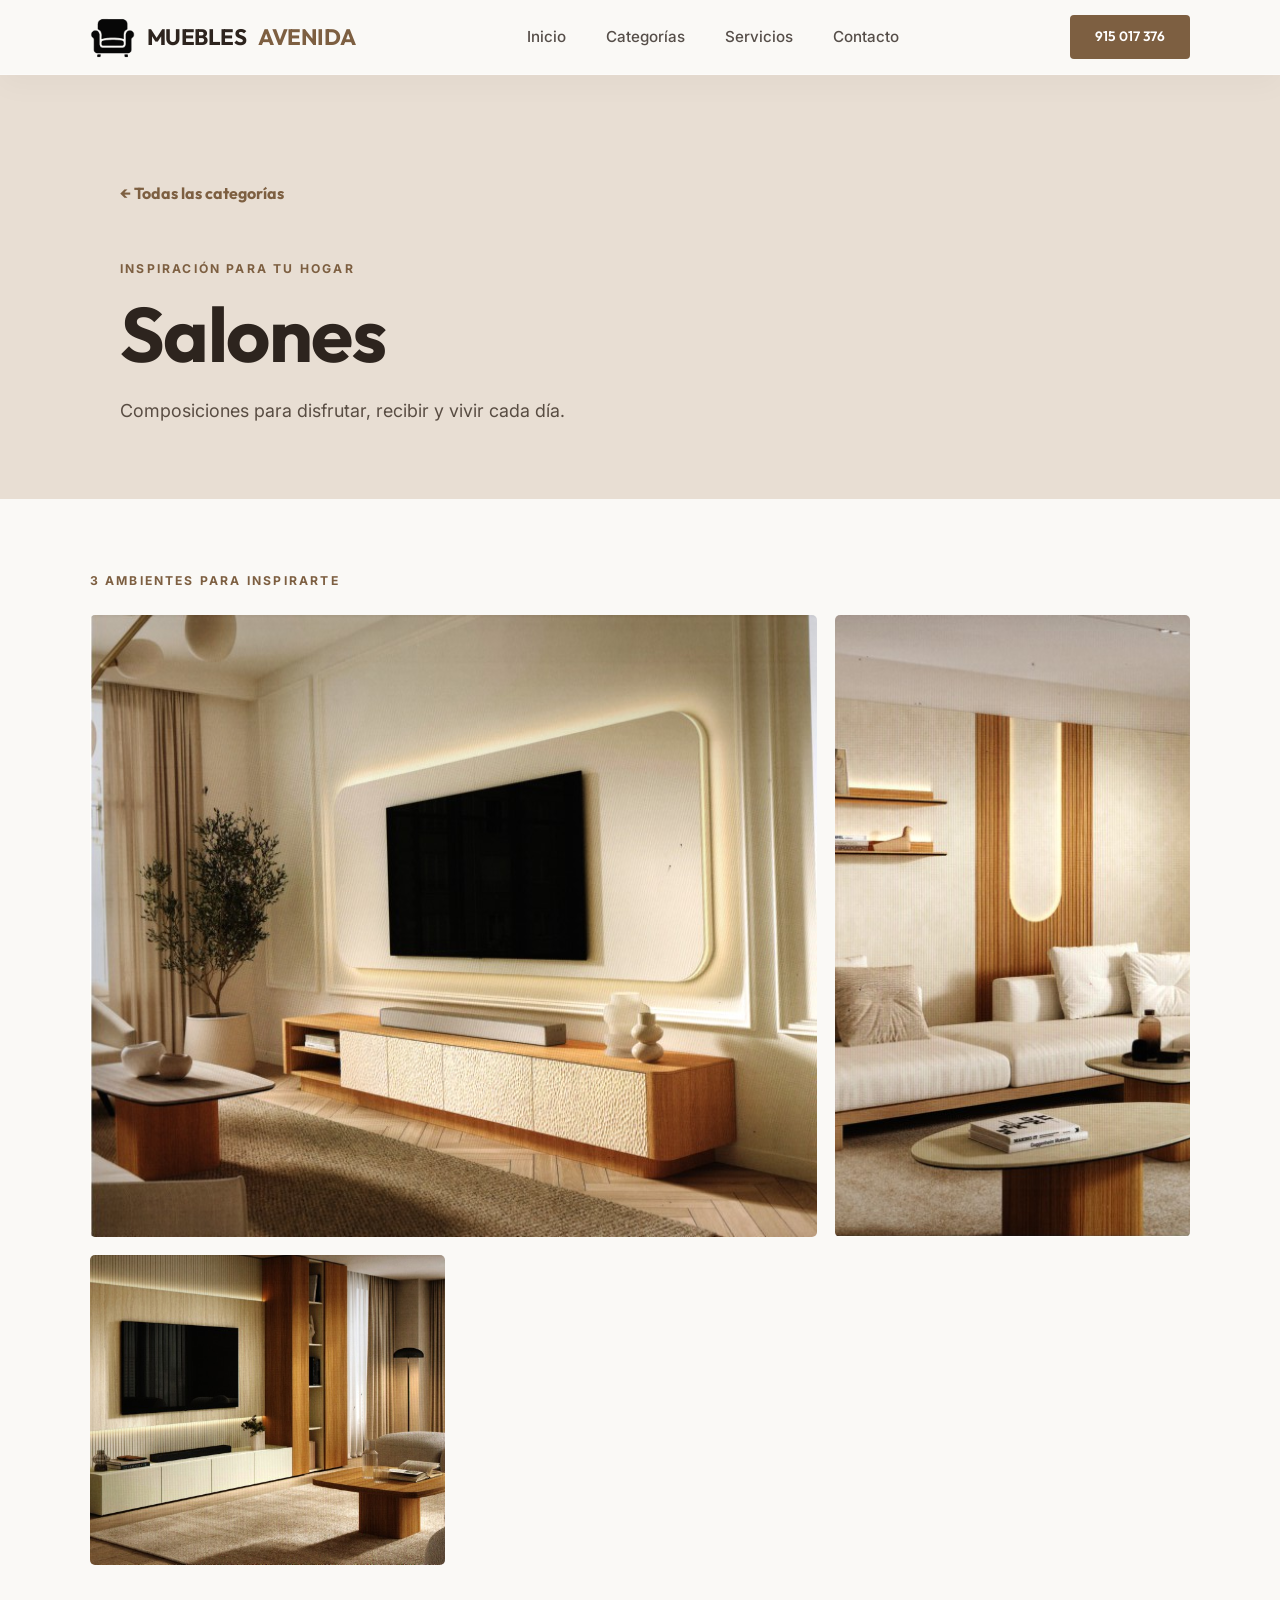
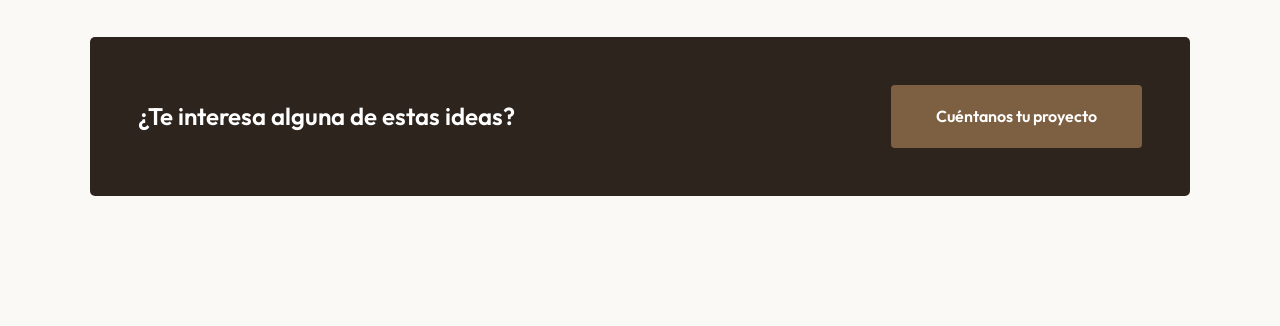
==== categoria.html @ d77b6ec4 "nuevas categorias" ====
<!DOCTYPE html>
<html lang="es">
<head>
    <meta charset="UTF-8">
    <meta name="viewport" content="width=device-width, initial-scale=1.0">
    <meta name="description" content="Galería de inspiración de Muebles Avenida en Madrid.">
    <title>Galería | Muebles Avenida</title>
    <link rel="preconnect" href="https://fonts.googleapis.com">
    <link rel="preconnect" href="https://fonts.gstatic.com" crossorigin>
    <link rel="stylesheet" href="https://fonts.googleapis.com/css2?family=Outfit:wght@300;400;500;600;700&family=Inter:wght@300;400;500;600&display=swap">
    <link rel="stylesheet" href="style.css?v=1.2">
    <link rel="icon" type="image/webp" href="assets/branding/favicon.webp">
</head>
<body class="category-page">
    <header id="header" class="scrolled">
        <a href="index.html#Inicio" class="logo" aria-label="Muebles Avenida - Volver al inicio">
            <img src="assets/branding/logo.webp" alt="Logo Muebles Avenida" width="45" height="45">
            MUEBLES<span>AVENIDA</span>
        </a>
        <nav id="nav-menu" aria-label="Navegación principal">
            <ul>
                <li><a href="index.html#Inicio">Inicio</a></li>
                <li><a href="index.html#Colecciones">Categorías</a></li>
                <li><a href="index.html#Servicios">Servicios</a></li>
                <li><a href="index.html#Contacto">Contacto</a></li>
            </ul>
        </nav>
        <div class="nav-cta"><a href="tel:915017376" class="btn btn-sm btn-primary">915 017 376</a></div>
        <button class="hamburger" id="hamburger" aria-label="Abrir menú de navegación" aria-expanded="false" aria-controls="nav-menu"><span></span><span></span><span></span></button>
    </header>

    <main>
        <section class="category-hero">
            <div class="container">
                <a class="category-back" href="index.html#Colecciones">← Todas las categorías</a>
                <span class="category-eyebrow">Inspiración para tu hogar</span>
                <h1 id="category-title">Galería</h1>
                <p id="category-description"></p>
            </div>
        </section>
        <section class="category-gallery-section">
            <div class="container">
                <p id="gallery-count" class="gallery-count"></p>
                <div id="category-gallery" class="category-gallery" aria-live="polite"></div>
                <div class="category-contact">
                    <p>¿Te interesa alguna de estas ideas?</p>
                    <a href="index.html#Contacto" class="btn btn-primary">Cuéntanos tu proyecto</a>
                </div>
            </div>
        </section>
    </main>
    <script src="category.js?v=1.0" defer></script>
</body>
</html>
---- style.css ----
:root {
    --primary: #2D241E; 
    --secondary: #7D5F41; 
    --accent: #E8DED3; 
    --white: #FFFFFF;
    --bg-light: #FAF9F6; 
    --bg-dark: #1F1B19; 
    --text-dark: #1A1512;
    --text-muted: #594D43; 
    --glass: rgba(255, 255, 255, 0.7);
    --glass-border: rgba(255, 255, 255, 0.3);
    --shadow-soft: 0 15px 45px rgba(0, 0, 0, 0.05);
    --shadow-strong: 0 30px 60px rgba(0, 0, 0, 0.12);
    --nav-height: 90px;
    --section-padding: 120px 7%;
    --transition: all 0.5s cubic-bezier(0.23, 1, 0.32, 1);
}
* {
    margin: 0;
    padding: 0;
    box-sizing: border-box;
    outline: none;
}
html {
    scroll-behavior: smooth;
}
html, body {
    overflow-x: hidden;
    position: relative;
    width: 100%;
}
body {
    font-family: 'Inter', sans-serif;
    color: var(--text-dark);
    background-color: var(--bg-light);
    line-height: 1.7;
}
img,
video,
canvas,
svg {
    max-width: 100%;
    height: auto;
    display: block;
}
iframe {
    width: 100%;
    display: block;
}
h1, h2, h3, h4 {
    font-family: 'Outfit', sans-serif;
    font-weight: 700;
    line-height: 1.1;
    letter-spacing: -0.02em;
}
section {
    padding: var(--section-padding);
    position: relative;
    overflow: hidden;
}
.container {
    max-width: 1400px;
    margin: 0 auto;
}
.section-header {
    margin-bottom: 80px;
    text-align: center;
}
.section-header span {
    display: inline-block;
    color: var(--secondary);
    text-transform: uppercase;
    font-weight: 600;
    letter-spacing: 0.2em;
    font-size: 0.8rem;
    margin-bottom: 15px;
}
.section-header h2 {
    font-size: 3rem;
    color: var(--primary);
}
.section-intro {
    max-width: 620px;
    margin: 22px auto 0;
    color: var(--text-muted);
    font-size: 1.08rem;
}
header {
    position: fixed;
    top: 0;
    left: 0;
    width: 100%;
    height: var(--nav-height);
    display: flex;
    align-items: center;
    justify-content: space-between;
    padding: 0 7%;
    z-index: 1000;
    transition: var(--transition);
}
header.scrolled {
    height: 75px;
    background: var(--glass);
    backdrop-filter: blur(20px);
    border-bottom: 1px solid var(--glass-border);
    box-shadow: 0 10px 30px rgba(0,0,0,0.03);
}
header.scrolled .logo { color: var(--primary); }
header.scrolled .logo img { filter: none; }
header.scrolled .logo span { color: var(--secondary); }
header.scrolled nav a { color: var(--primary); }
header.scrolled .hamburger span { background: var(--primary); }
.logo {
    display: flex;
    align-items: center;
    gap: 12px;
    text-decoration: none;
    font-family: 'Outfit', sans-serif;
    font-size: 1.4rem;
    font-weight: 700;
    color: var(--white);
    letter-spacing: -0.5px;
}
.logo img {
    height: 45px;
    width: auto;
    transition: var(--transition);
    filter: brightness(0) invert(1);
}
.logo span {
    color: var(--white);
}
nav ul {
    display: flex;
    list-style: none;
    gap: 40px;
}
nav a {
    text-decoration: none;
    color: var(--white);
    font-weight: 500;
    font-size: 0.95rem;
    transition: var(--transition);
    opacity: 0.8;
}
nav a:hover {
    color: var(--secondary);
    opacity: 1;
}
.nav-cta {
    display: flex;
    align-items: center;
    gap: 20px;
}
.hamburger {
    display: none;
    cursor: pointer;
    background: none;
    border: none;
    z-index: 1001;
}
.hamburger span {
    display: block;
    width: 25px;
    height: 2px;
    background: var(--white);
    margin: 5px 0;
    transition: var(--transition);
}
.hero {
    height: 100vh;
    display: flex;
    align-items: center;
    position: relative;
    padding: 0 7%;
    color: var(--white);
    background: var(--bg-dark);
}
.hero-bg {
    position: absolute;
    top: 0;
    left: 0;
    width: 100%;
    height: 100%;
    z-index: 1;
}
.hero-bg img {
    width: 100%;
    height: 100%;
    object-fit: cover;
    opacity: 0.82;
    object-position: center 52%;
}
.hero-bg::after {
    content: '';
    position: absolute;
    top: 0;
    left: 0;
    width: 100%;
    height: 100%;
    background: linear-gradient(90deg, rgba(22,16,12,0.88) 0%, rgba(22,16,12,0.62) 43%, rgba(22,16,12,0.12) 78%);
}
.hero-content {
    position: relative;
    z-index: 2;
    max-width: 800px;
}
.hero-content span {
    display: block;
    font-weight: 600;
    text-transform: uppercase;
    letter-spacing: 0.3em;
    font-size: 0.9rem;
    margin-bottom: 20px;
    color: var(--accent); 
}
.hero h1 {
    font-size: 5rem;
    margin-bottom: 30px;
    text-shadow: 0 10px 30px rgba(0,0,0,0.2);
}
.hero p {
    font-size: 1.25rem;
    max-width: 600px;
    margin-bottom: 40px;
    opacity: 0.9;
}
.hero-btns {
    display: flex;
    gap: 20px;
}
@media (max-width: 480px) {
    .hero-btns {
        flex-direction: column;
        align-items: center;
    }
    .hero-btns .btn {
        width: 100%;
        margin-left: 0 !important;
    }
}
.btn {
    display: inline-flex;
    align-items: center;
    justify-content: center;
    padding: 18px 45px;
    border-radius: 4px;
    font-weight: 600;
    text-decoration: none;
    transition: var(--transition);
    cursor: pointer;
    font-family: 'Outfit', sans-serif;
    font-size: 1rem;
    border: none;
}
.btn-primary {
    background: var(--secondary);
    color: var(--white);
}
.btn-primary:hover {
    background: #6A5037; 
    transform: translateY(-5px);
    box-shadow: 0 15px 30px rgba(125, 95, 65, 0.3);
}
.btn-outline {
    background: transparent;
    border: 2px solid rgba(255,255,255,0.3);
    color: var(--white);
}
.btn-outline:hover {
    background: var(--white);
    color: var(--primary);
    border-color: var(--white);
}
.btn-sm {
    padding: 10px 25px;
    font-size: 0.85rem;
}
.collections-grid {
    display: grid;
    grid-template-columns: repeat(12, 1fr);
    gap: 18px;
    margin-top: 38px;
}
.collection-card {
    position: relative;
    min-height: 430px;
    grid-column: span 3;
    border-radius: 4px;
    overflow: hidden;
    cursor: pointer;
    text-decoration: none;
    background: var(--primary);
}
.collection-card--wide { grid-column: span 5; }
.collection-card--feature { grid-column: span 4; }
.collection-card img {
    width: 100%;
    height: 100%;
    object-fit: cover;
    transition: transform 1s ease;
}
.collection-card:hover img {
    transform: scale(1.1);
}
.collection-overlay {
    position: absolute;
    bottom: 0;
    left: 0;
    width: 100%;
    min-height: 56%;
    display: flex;
    flex-direction: column;
    justify-content: end;
    padding: 30px;
    background: linear-gradient(to top, rgba(16,12,10,0.9), rgba(16,12,10,0.02));
    color: var(--white);
}
.collection-overlay h3 {
    font-size: 1.8rem;
    margin-bottom: 10px;
}
.collection-overlay p {
    font-size: 0.9rem;
    opacity: 0.8;
    transform: translateY(12px);
    transition: var(--transition);
    opacity: 0;
}
.collection-number {
    position: absolute;
    top: 24px;
    right: 26px;
    font-family: 'Outfit', sans-serif;
    color: rgba(255,255,255,0.72);
    font-size: 0.85rem;
    letter-spacing: 0.12em;
}
.collection-link {
    display: inline-flex;
    gap: 9px;
    align-items: center;
    margin-top: 18px;
    color: var(--accent);
    font-family: 'Outfit', sans-serif;
    font-size: 0.84rem;
    font-weight: 600;
    letter-spacing: 0.08em;
    text-transform: uppercase;
    transform: translateY(12px);
    opacity: 0;
    transition: var(--transition);
}
.collection-link b { font-size: 1.15rem; font-weight: 400; }
.collection-card:hover .collection-link { transform: translateY(0); opacity: 1; }
.collections-cta {
    display: flex;
    justify-content: space-between;
    align-items: center;
    gap: 25px;
    padding: 38px 0 0;
    color: var(--text-muted);
}
.text-link {
    color: var(--secondary);
    text-decoration: none;
    font-family: 'Outfit', sans-serif;
    font-weight: 700;
}
.text-link span { margin-left: 8px; font-size: 1.2em; }
.collection-card:hover .collection-overlay p {
    transform: translateY(0);
    opacity: 1;
}

/* Category gallery */
.category-page { background: var(--bg-light); }
.category-page header { background: var(--bg-light); }
.category-hero { padding: 180px 7% 72px; background: var(--accent); }
.category-hero .container { max-width: 1040px; }
.category-back { display: inline-block; margin-bottom: 52px; color: var(--secondary); font-family: 'Outfit', sans-serif; font-weight: 700; text-decoration: none; }
.category-back:hover { color: var(--primary); }
.category-eyebrow, .gallery-count { display: block; color: var(--secondary); text-transform: uppercase; letter-spacing: .18em; font-size: .76rem; font-weight: 700; }
.category-hero h1 { margin: 12px 0 20px; font-size: clamp(3rem, 6vw, 5.5rem); color: var(--primary); }
.category-hero p { max-width: 620px; color: var(--text-muted); font-size: 1.12rem; }
.category-gallery-section { padding-top: 72px; }
.gallery-count { margin-bottom: 24px; }
.category-gallery { display: grid; grid-template-columns: repeat(3, 1fr); gap: 18px; }
.gallery-item { min-height: 310px; overflow: hidden; border-radius: 5px; background: var(--accent); }
.gallery-item--large { grid-column: span 2; }
.gallery-item img { width: 100%; height: 100%; object-fit: cover; transition: transform .7s ease; }
.gallery-item:hover img { transform: scale(1.035); }
.category-contact { margin: 72px 0 10px; padding: 48px; display: flex; align-items: center; justify-content: space-between; gap: 28px; background: var(--primary); color: var(--white); border-radius: 5px; }
.category-contact p { font-family: 'Outfit', sans-serif; font-weight: 600; font-size: 1.5rem; }
.services-grid {
    display: grid;
    grid-template-columns: repeat(auto-fit, minmax(280px, 1fr));
    gap: 40px;
}
.service-item {
    background: var(--white);
    padding: 60px 40px;
    border-radius: 12px;
    border: 1px solid rgba(0,0,0,0.03);
    transition: var(--transition);
}
.service-item:hover {
    transform: translateY(-15px);
    box-shadow: var(--shadow-strong);
}
.service-icon {
    width: 70px;
    height: 70px;
    background: var(--accent);
    color: var(--secondary);
    display: flex;
    align-items: center;
    justify-content: center;
    font-size: 1.8rem;
    border-radius: 50%;
    margin-bottom: 30px;
}
.services-grid .service-item:first-child .service-icon .icon-svg {
    display: none;
}
.services-grid .service-item:first-child .service-icon::after {
    content: '';
    width: 38px;
    height: 38px;
    background: center / contain no-repeat url("data:image/svg+xml,%3Csvg xmlns='http://www.w3.org/2000/svg' viewBox='0 0 24 24' fill='none' stroke='%237D5F41' stroke-width='1.7' stroke-linecap='round' stroke-linejoin='round'%3E%3Cpath d='M4 4h11v11H4zM4 9h5V4m0 5v6m-5-1h5m7-9v3'/%3E%3Cpath d='m13 18 6.8-6.8 1.8 1.8-6.8 6.8-3.1.8z'/%3E%3Cpath d='m18.5 12.5 1.8 1.8'/%3E%3C/svg%3E");
}
.service-item h3 {
    font-size: 1.5rem;
    margin-bottom: 20px;
    color: var(--primary);
}
.service-item ul {
    list-style: none;
}
.service-item li {
    margin-bottom: 12px;
    padding-left: 25px;
    position: relative;
    color: var(--text-muted);
}
.service-item li::before {
    content: '→';
    position: absolute;
    left: 0;
    color: var(--secondary);
}
.history-grid {
    display: grid;
    grid-template-columns: 1fr 1fr;
    align-items: center;
    gap: 100px;
}
.history {
    background: var(--bg-dark);
    color: var(--white);
}
.history-content h2 {
    color: var(--white);
    margin-bottom: 30px;
}
.history-content p {
    margin-bottom: 25px;
    font-size: 1.1rem;
    opacity: 0.8;
}
.history-stats {
    display: flex;
    flex-wrap: wrap;
    gap: 50px;
    margin-top: 50px;
}
.stat-item h3 {
    font-size: 3rem;
    color: var(--accent); 
    margin-bottom: 5px;
}
.stat-item p {
    font-size: 0.85rem;
    text-transform: uppercase;
    letter-spacing: 0.1em;
}
.history-img-wrapper {
    position: relative;
}
.history-img-wrapper img {
    width: 100%;
    border-radius: 8px;
    box-shadow: 0 40px 100px rgba(0,0,0,0.5);
}
.floating-badge {
    position: absolute;
    bottom: -30px;
    right: -30px;
    width: 180px;
    height: 180px;
    background: var(--secondary);
    border-radius: 50%;
    display: flex;
    flex-direction: column;
    align-items: center;
    justify-content: center;
    text-align: center;
    color: var(--white);
    animation: rotate 20s linear infinite;
}
.location-section {
    padding: var(--section-padding);
    background: var(--bg-light);
    text-align: center;
}
.location-header {
    margin-bottom: 50px;
    max-width: 800px;
    margin-left: auto;
    margin-right: auto;
}
.location-header p {
    color: var(--text-muted);
    font-size: 1.1rem;
    margin-bottom: 25px;
}
.map-outer-container {
    width: 100%;
    max-width: 1400px;
    margin: 0 auto;
    height: 500px;
    border-radius: 30px;
    overflow: hidden;
    box-shadow: var(--shadow-strong);
    border: 1px solid rgba(0,0,0,0.05);
    background: var(--white);
    transition: var(--transition);
}
.map-container {
    height: 100%;
    width: 100%;
}
@media (max-width: 900px) {
    .map-outer-container {
        height: 400px;
        border-radius: 0;
    }
}
.contact-container {
    display: grid;
    grid-template-columns: minmax(0, 1fr) minmax(360px, 0.85fr);
    gap: 80px;
    align-items: center;
}
.contact-image {
    min-height: 540px;
    overflow: hidden;
    border-radius: 30px;
    box-shadow: var(--shadow-strong);
}
.contact-image img {
    width: 100%;
    height: 100%;
    min-height: 540px;
    object-fit: cover;
    transition: transform 0.7s cubic-bezier(0.23, 1, 0.32, 1);
}
.contact-image:hover img {
    transform: scale(1.04);
}
.contact-info h3 {
    font-size: 2rem;
    margin-bottom: 30px;
}
.contact-method {
    display: flex;
    gap: 20px;
    margin-bottom: 30px;
}
.contact-method i {
    font-size: 1.25rem;
    color: var(--secondary);
    margin-top: 5px;
}
.contact-method h3 {
    font-size: 1.1rem;
    margin-bottom: 5px;
}
.contact-method p {
    color: var(--text-muted);
}
footer {
    background: var(--primary);
    color: var(--white);
    padding: 100px 7% 50px;
}
.footer-grid {
    display: grid;
    grid-template-columns: repeat(auto-fit, minmax(200px, 1fr));
    gap: 60px;
    margin-bottom: 80px;
}
.footer-col h4 {
    font-size: 1.2rem;
    margin-bottom: 30px;
    color: var(--white);
}
.footer-col ul {
    list-style: none;
}
.footer-col li {
    margin-bottom: 15px;
    opacity: 0.7;
    transition: var(--transition);
}
.footer-col a {
    color: inherit;
    text-decoration: none;
}
.footer-col a:hover {
    color: var(--accent); 
    opacity: 1;
}
.social-links {
    display: flex;
    gap: 20px;
    margin-top: 30px;
}
.social-links a {
    width: 45px;
    height: 45px;
    border: 1px solid rgba(255,255,255,0.1);
    border-radius: 50%;
    display: flex;
    align-items: center;
    justify-content: center;
    font-size: 1.2rem;
}
.footer-bottom {
    border-top: 1px solid rgba(255,255,255,0.05);
    padding-top: 40px;
    display: flex;
    justify-content: space-between;
    font-size: 0.85rem;
    opacity: 0.6;
}
@media (max-width: 1100px) {
    .collection-card, .collection-card--wide, .collection-card--feature { grid-column: span 4; }
}
@media (max-width: 900px) {
    :root {
        --section-padding: 80px 5%;
    }
    .hero h1 { font-size: 3.5rem; }
    .history-grid { grid-template-columns: 1fr; gap: 60px; }
    .contact-container { grid-template-columns: 1fr; gap: 50px; }
    .contact-image, .contact-image img { min-height: 380px; }
    .footer-grid { grid-template-columns: repeat(auto-fit, minmax(250px, 1fr)); }
    .section-header h2 { font-size: 2.2rem; }
}
@media (max-width: 768px) {
    .hamburger { 
        display: block;
        position: relative;
        z-index: 1002;
    }
    
    .logo img { height: 35px; }
    .logo { font-size: 1.2rem; }
    
    header { height: 70px; padding: 0 5%; }
    
    nav {
        position: fixed;
        top: 0;
        right: -100%;
        width: 100%;
        height: 100vh;
        background: var(--white);
        display: flex;
        flex-direction: column;
        align-items: center;
        justify-content: center;
        transition: 0.5s cubic-bezier(0.77,0,0.175,1);
        z-index: 1001;
    }
    
    nav.active { right: 0; }
    
    nav ul {
        flex-direction: column;
        text-align: center;
        gap: 25px;
    }
    
    nav a {
        font-size: 1.8rem;
        font-weight: 600;
        color: var(--primary);
    }
    
    .nav-cta { display: none; }
    
    .collections-grid { grid-template-columns: 1fr; }
    .collection-card, .collection-card--wide, .collection-card--feature { grid-column: auto; min-height: 460px; }
    .collections-cta { align-items: flex-start; flex-direction: column; }
    
    .hero h1 { font-size: 2.8rem; }
    .hero { padding-top: 80px; text-align: center; }
    .hero-content { margin: 0 auto; }
    .category-hero { padding: 130px 5% 58px; }
    .category-back { margin-bottom: 38px; }
    .category-gallery { grid-template-columns: 1fr; }
    .gallery-item, .gallery-item--large { grid-column: auto; min-height: 300px; }
    .category-contact { margin-top: 52px; padding: 35px 28px; align-items: flex-start; flex-direction: column; }
}
@media (max-width: 480px) {
    .hero h1 { font-size: 2.2rem; }
    .section-header h2 { font-size: 1.8rem; }
    :root {
        --section-padding: 60px 5%;
    }
    .btn { padding: 15px 30px; width: 100%; }
    .hero-btns { gap: 15px; }
    .stat-item h4 { font-size: 2.2rem; }
}
[data-reveal] {
    opacity: 0;
    transform: translateY(40px);
    transition: 1s cubic-bezier(0.23, 1, 0.32, 1);
}
[data-reveal].revealed {
    opacity: 1;
    transform: translateY(0);
}
.modal-legal {
    position: fixed;
    top: 0;
    left: 0;
    width: 100%;
    height: 100%;
    z-index: 2000;
    display: flex;
    align-items: center;
    justify-content: center;
    visibility: hidden;
    opacity: 0;
    transition: var(--transition);
}
.modal-legal.active {
    visibility: visible;
    opacity: 1;
}
.modal-backdrop {
    position: absolute;
    top: 0;
    left: 0;
    width: 100%;
    height: 100%;
    background: rgba(0, 0, 0, 0.4);
    backdrop-filter: blur(8px);
}
.modal-wrapper {
    position: relative;
    width: 90%;
    max-width: 800px;
    max-height: 85vh;
    background: var(--white);
    border-radius: 20px;
    box-shadow: var(--shadow-strong);
    overflow: hidden;
    display: flex;
    flex-direction: column;
    transform: translateY(30px);
    transition: var(--transition);
}
.modal-legal.active .modal-wrapper {
    transform: translateY(0);
}
.modal-header {
    padding: 30px 40px;
    border-bottom: 1px solid rgba(0,0,0,0.05);
    display: flex;
    justify-content: space-between;
    align-items: center;
    background: var(--bg-light);
}
.modal-header h3 {
    font-size: 1.8rem;
    color: var(--primary);
    margin: 0;
}
.modal-close {
    background: var(--accent);
    border: none;
    width: 40px;
    height: 40px;
    border-radius: 50%;
    display: flex;
    align-items: center;
    justify-content: center;
    cursor: pointer;
    color: var(--secondary);
    transition: var(--transition);
}
.modal-close:hover {
    background: var(--secondary);
    color: var(--white);
    transform: rotate(90deg);
}
.modal-body {
    padding: 40px;
    overflow-y: auto;
    background: var(--white);
}
.legal-content {
    display: none;
}
.legal-content.active {
    display: block;
    animation: fadeInModal 0.5s ease forwards;
}
.legal-content h4 {
    font-size: 1.25rem;
    margin: 30px 0 15px;
    color: var(--primary);
    border-left: 3px solid var(--secondary);
    padding-left: 15px;
}
.legal-content h4:first-child {
    margin-top: 0;
}
.legal-content p {
    margin-bottom: 15px;
    font-size: 0.95rem;
    color: var(--text-muted);
}
.legal-content ul {
    margin-bottom: 25px;
    padding-left: 20px;
    list-style: none;
}
.legal-content li {
    margin-bottom: 12px;
    font-size: 0.95rem;
    color: var(--text-muted);
    position: relative;
    padding-left: 20px;
}
.legal-content li::before {
    content: '•';
    position: absolute;
    left: 0;
    color: var(--secondary);
    font-weight: bold;
}
@keyframes fadeInModal {
    from { opacity: 0; transform: translateY(15px); }
    to { opacity: 1; transform: translateY(0); }
}
@media (max-width: 600px) {
    .modal-header { padding: 20px 25px; }
    .modal-body { padding: 25px; }
    .modal-header h3 { font-size: 1.4rem; }
    .modal-wrapper { max-height: 90vh; }
}
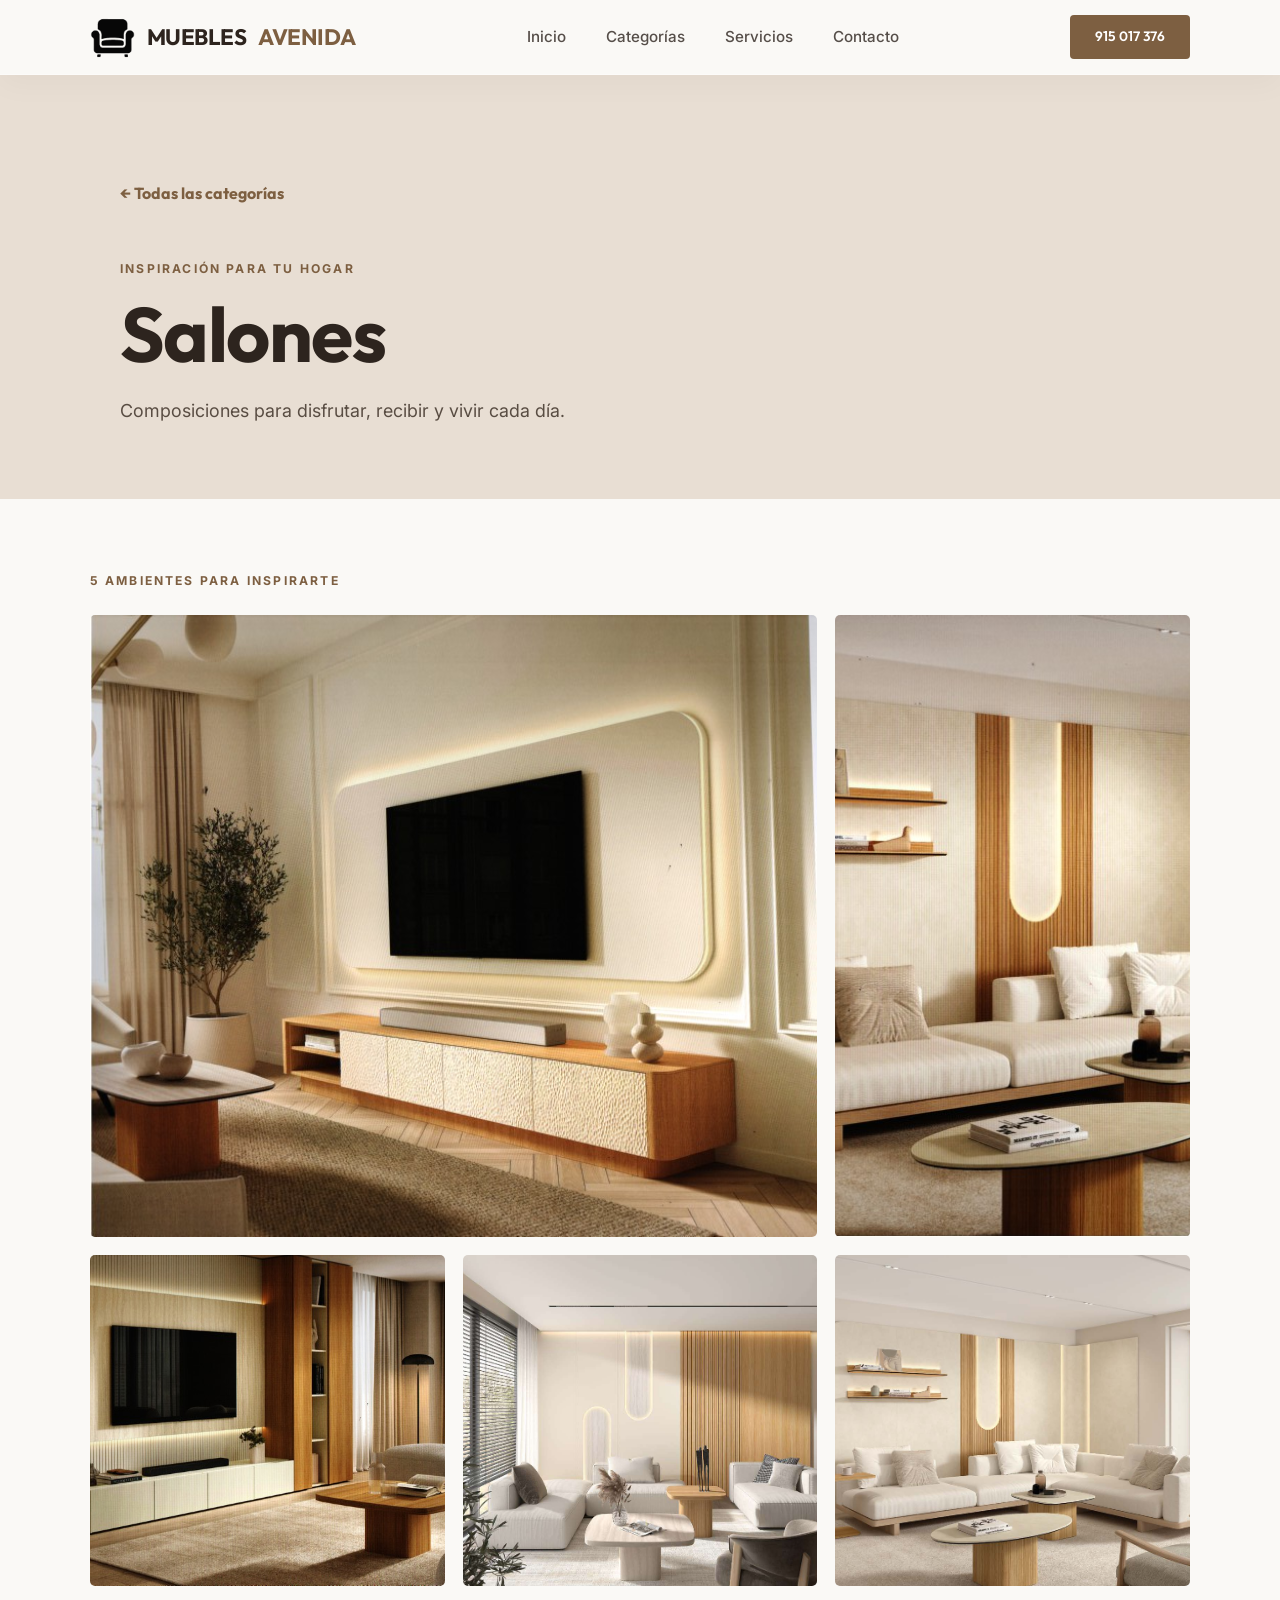
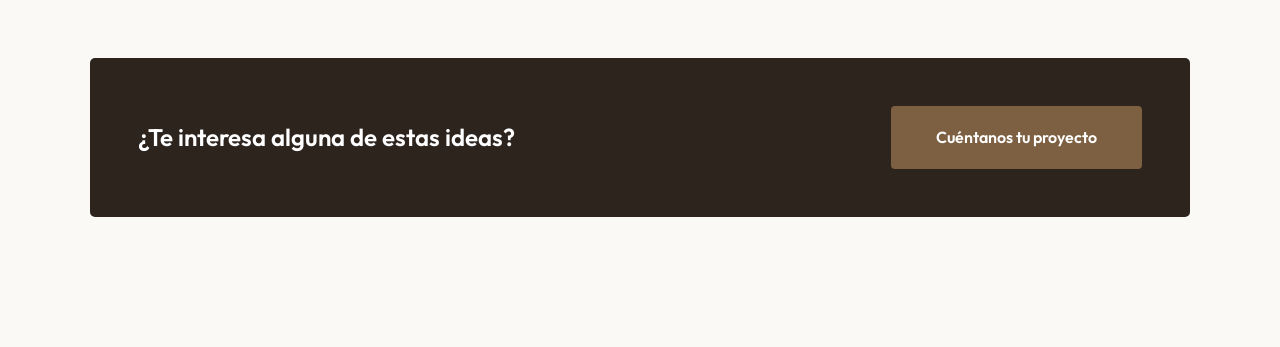
==== commit 2251ed83: "cambios varios" ====
--- a/categoria.html
+++ b/categoria.html
@@ -8,7 +8,7 @@
     <link rel="preconnect" href="https://fonts.googleapis.com">
     <link rel="preconnect" href="https://fonts.gstatic.com" crossorigin>
     <link rel="stylesheet" href="https://fonts.googleapis.com/css2?family=Outfit:wght@300;400;500;600;700&family=Inter:wght@300;400;500;600&display=swap">
-    <link rel="stylesheet" href="style.css?v=1.2">
+    <link rel="stylesheet" href="style.css?v=1.3">
     <link rel="icon" type="image/webp" href="assets/branding/favicon.webp">
 </head>
 <body class="category-page">
@@ -49,6 +49,6 @@
             </div>
         </section>
     </main>
-    <script src="category.js?v=1.0" defer></script>
+    <script src="category.js?v=1.1" defer></script>
 </body>
 </html>
--- a/style.css
+++ b/style.css
@@ -292,8 +292,8 @@
     text-decoration: none;
     background: var(--primary);
 }
-.collection-card--wide { grid-column: span 5; }
-.collection-card--feature { grid-column: span 4; }
+.collection-card--wide { grid-column: span 6; }
+.collection-card--feature { grid-column: span 3; }
 .collection-card img {
     width: 100%;
     height: 100%;
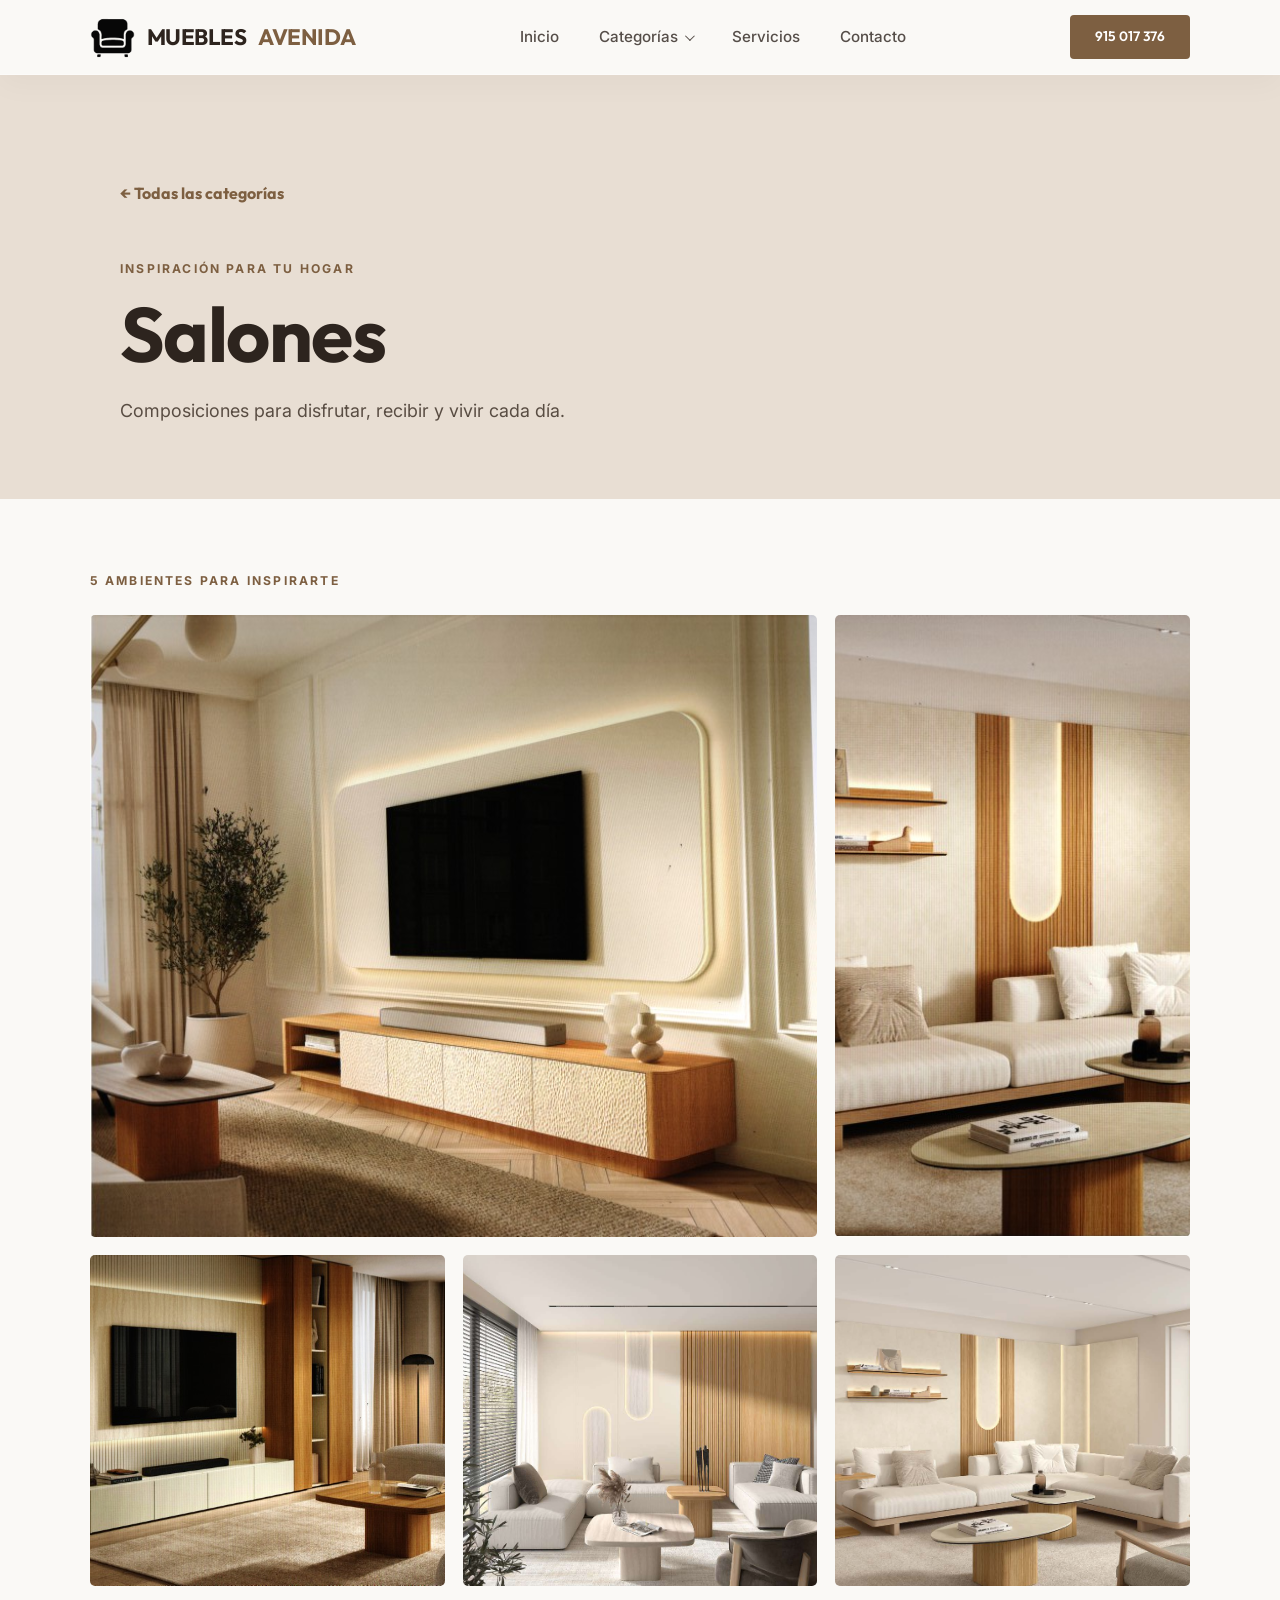
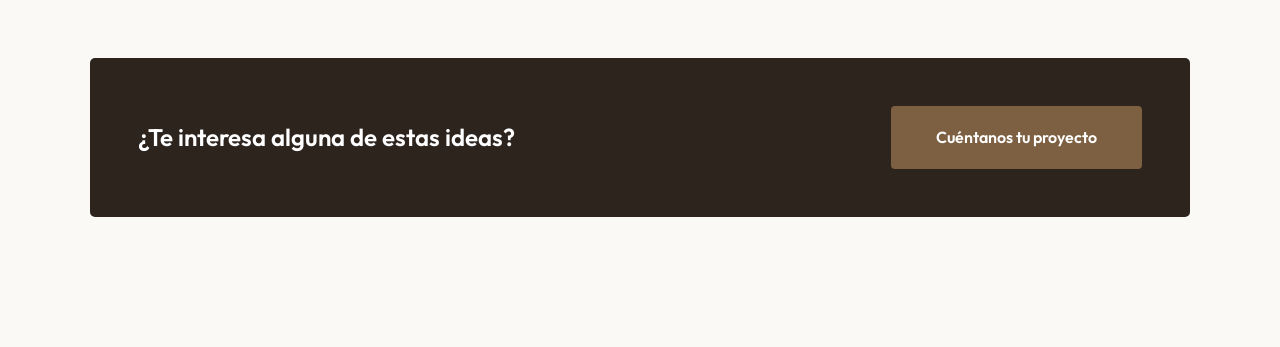
==== commit 009585ca: "categorias" ====
--- a/categoria.html
+++ b/categoria.html
@@ -8,7 +8,7 @@
     <link rel="preconnect" href="https://fonts.googleapis.com">
     <link rel="preconnect" href="https://fonts.gstatic.com" crossorigin>
     <link rel="stylesheet" href="https://fonts.googleapis.com/css2?family=Outfit:wght@300;400;500;600;700&family=Inter:wght@300;400;500;600&display=swap">
-    <link rel="stylesheet" href="style.css?v=1.3">
+    <link rel="stylesheet" href="style.css?v=1.4">
     <link rel="icon" type="image/webp" href="assets/branding/favicon.webp">
 </head>
 <body class="category-page">
@@ -20,7 +20,22 @@
         <nav id="nav-menu" aria-label="Navegación principal">
             <ul>
                 <li><a href="index.html#Inicio">Inicio</a></li>
-                <li><a href="index.html#Colecciones">Categorías</a></li>
+                <li class="nav-dropdown">
+                    <a href="index.html#Colecciones" aria-haspopup="true">Categorías</a>
+                    <ul class="nav-dropdown-menu" aria-label="Todas las categorías">
+                        <li><a href="categoria.html?categoria=salones">Salones</a></li>
+                        <li><a href="categoria.html?categoria=dormitorios">Dormitorios</a></li>
+                        <li><a href="categoria.html?categoria=juvenil">Juvenil</a></li>
+                        <li><a href="categoria.html?categoria=armarios">Armarios y vestidores</a></li>
+                        <li><a href="categoria.html?categoria=muebles-tv">Muebles de TV</a></li>
+                        <li><a href="categoria.html?categoria=mesas-de-centro">Mesas de centro</a></li>
+                        <li><a href="categoria.html?categoria=separadores-de-ambientes">Separadores de ambientes</a></li>
+                        <li><a href="categoria.html?categoria=despachos">Despachos</a></li>
+                        <li><a href="categoria.html?categoria=comedor">Comedores</a></li>
+                        <li><a href="categoria.html?categoria=aparadores-y-vitrinas">Aparadores y vitrinas</a></li>
+                        <li><a href="categoria.html?categoria=recibidores">Recibidores</a></li>
+                    </ul>
+                </li>
                 <li><a href="index.html#Servicios">Servicios</a></li>
                 <li><a href="index.html#Contacto">Contacto</a></li>
             </ul>
--- a/style.css
+++ b/style.css
@@ -146,6 +146,77 @@
 nav a:hover {
     color: var(--secondary);
     opacity: 1;
+}
+.nav-dropdown {
+    position: relative;
+}
+.nav-dropdown > a {
+    display: inline-flex;
+    align-items: center;
+    gap: 7px;
+}
+.nav-dropdown > a::after {
+    content: '';
+    width: 6px;
+    height: 6px;
+    border-right: 1.5px solid currentColor;
+    border-bottom: 1.5px solid currentColor;
+    transform: rotate(45deg) translateY(-2px);
+    transition: transform .25s ease;
+}
+.nav-dropdown::after {
+    content: '';
+    position: absolute;
+    top: 100%;
+    left: 0;
+    width: 100%;
+    height: 16px;
+}
+.nav-dropdown-menu {
+    position: absolute;
+    top: calc(100% + 10px);
+    left: 50%;
+    width: 370px;
+    padding: 14px;
+    display: grid;
+    grid-template-columns: repeat(2, minmax(0, 1fr));
+    gap: 2px;
+    list-style: none;
+    background: var(--white);
+    border: 1px solid rgba(45, 36, 30, .1);
+    border-radius: 6px;
+    box-shadow: 0 18px 38px rgba(31, 27, 25, .14);
+    opacity: 0;
+    visibility: hidden;
+    pointer-events: none;
+    transform: translate(-50%, -8px);
+    transition: opacity .2s ease, transform .2s ease, visibility .2s;
+}
+.nav-dropdown-menu a,
+header.scrolled .nav-dropdown-menu a {
+    display: block;
+    padding: 9px 10px;
+    color: var(--primary);
+    font-size: .88rem;
+    line-height: 1.35;
+    opacity: 1;
+    border-radius: 3px;
+}
+.nav-dropdown-menu a:hover,
+.nav-dropdown-menu a:focus-visible {
+    color: var(--primary);
+    background: var(--accent);
+}
+.nav-dropdown:hover .nav-dropdown-menu,
+.nav-dropdown:focus-within .nav-dropdown-menu {
+    opacity: 1;
+    visibility: visible;
+    pointer-events: auto;
+    transform: translate(-50%, 0);
+}
+.nav-dropdown:hover > a::after,
+.nav-dropdown:focus-within > a::after {
+    transform: rotate(225deg) translate(-1px, -1px);
 }
 .nav-cta {
     display: flex;
@@ -692,6 +763,8 @@
         text-align: center;
         gap: 25px;
     }
+    .nav-dropdown-menu { display: none; }
+    .nav-dropdown > a::after { display: none; }
     
     nav a {
         font-size: 1.8rem;
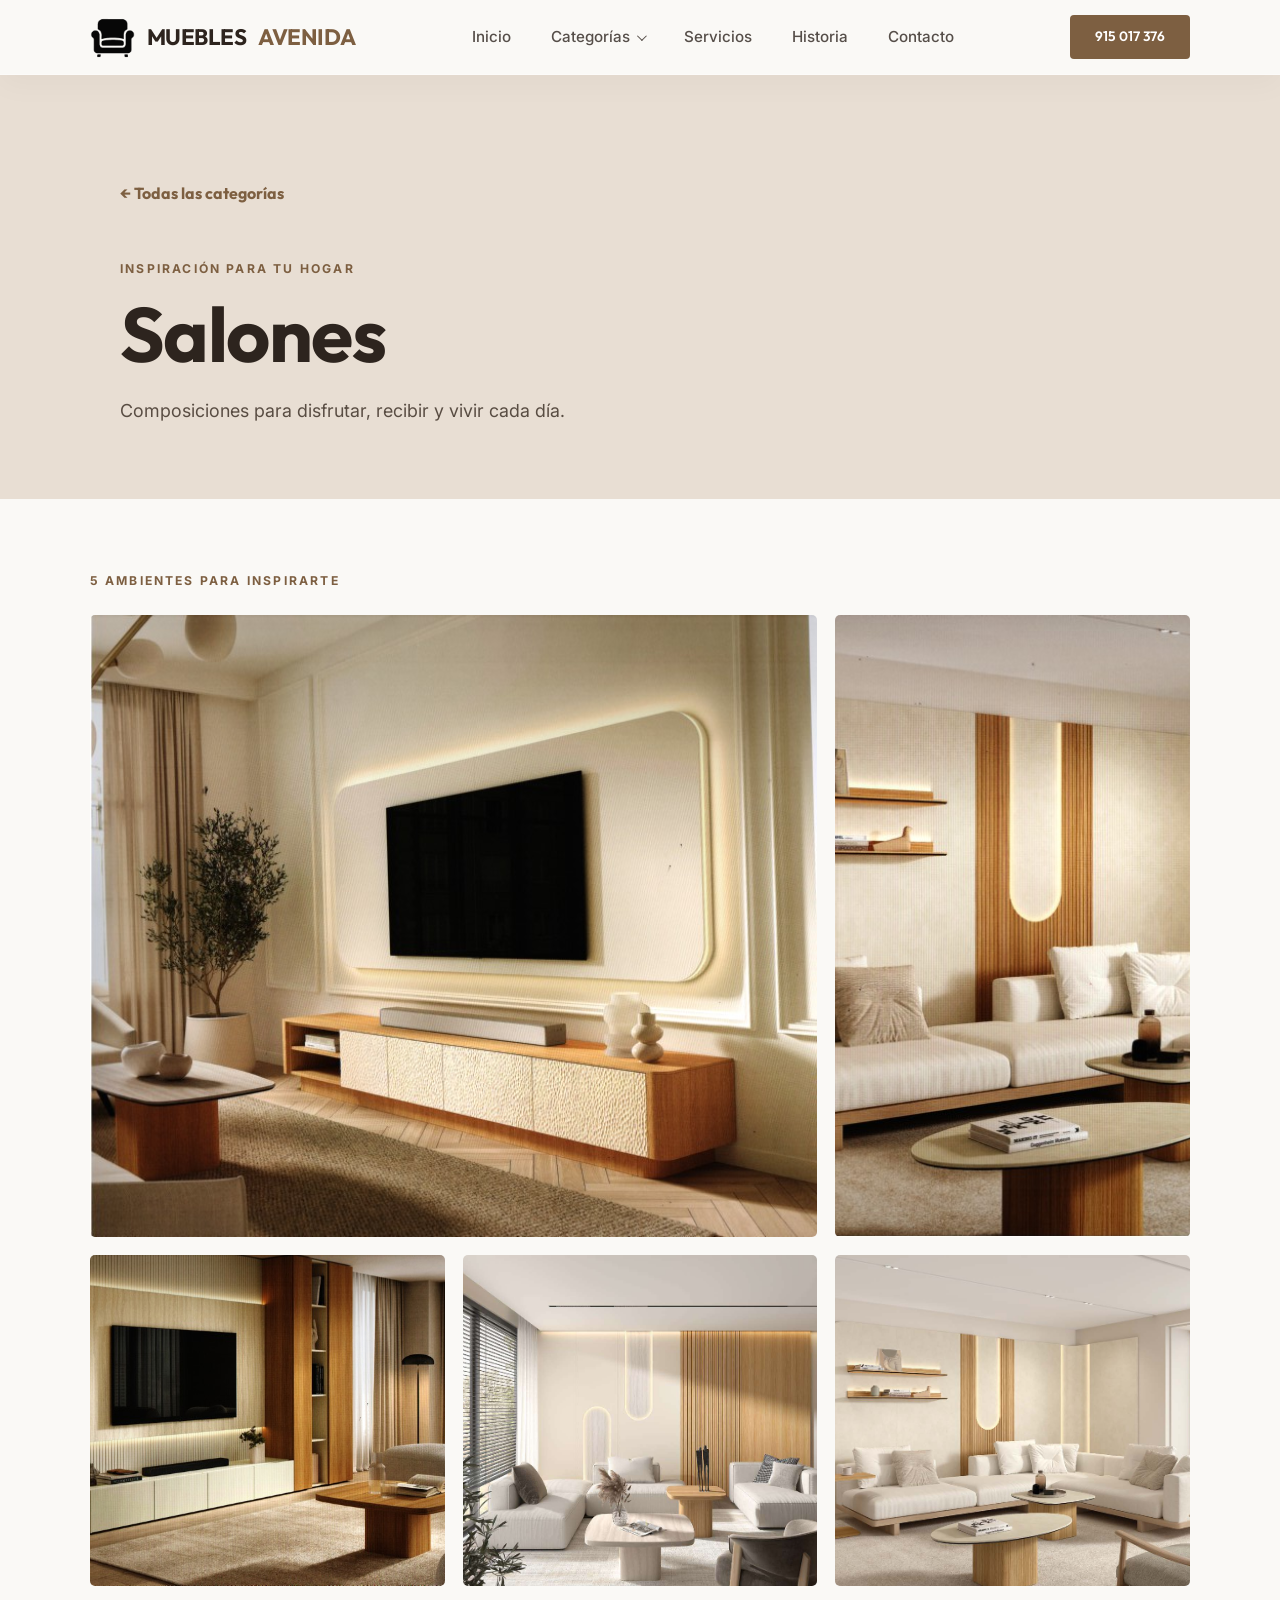
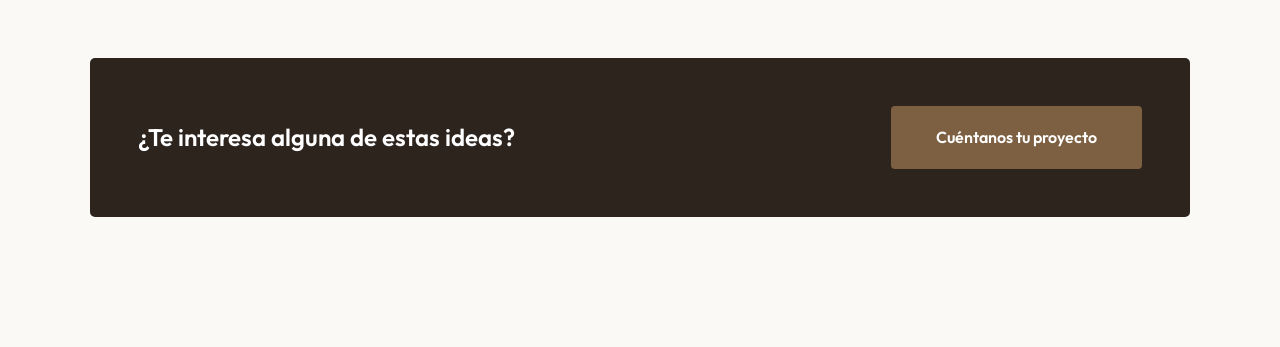
==== commit 6131364b: "categorias" ====
--- a/categoria.html
+++ b/categoria.html
@@ -37,6 +37,7 @@
                     </ul>
                 </li>
                 <li><a href="index.html#Servicios">Servicios</a></li>
+                <li><a href="index.html#Historia">Historia</a></li>
                 <li><a href="index.html#Contacto">Contacto</a></li>
             </ul>
         </nav>
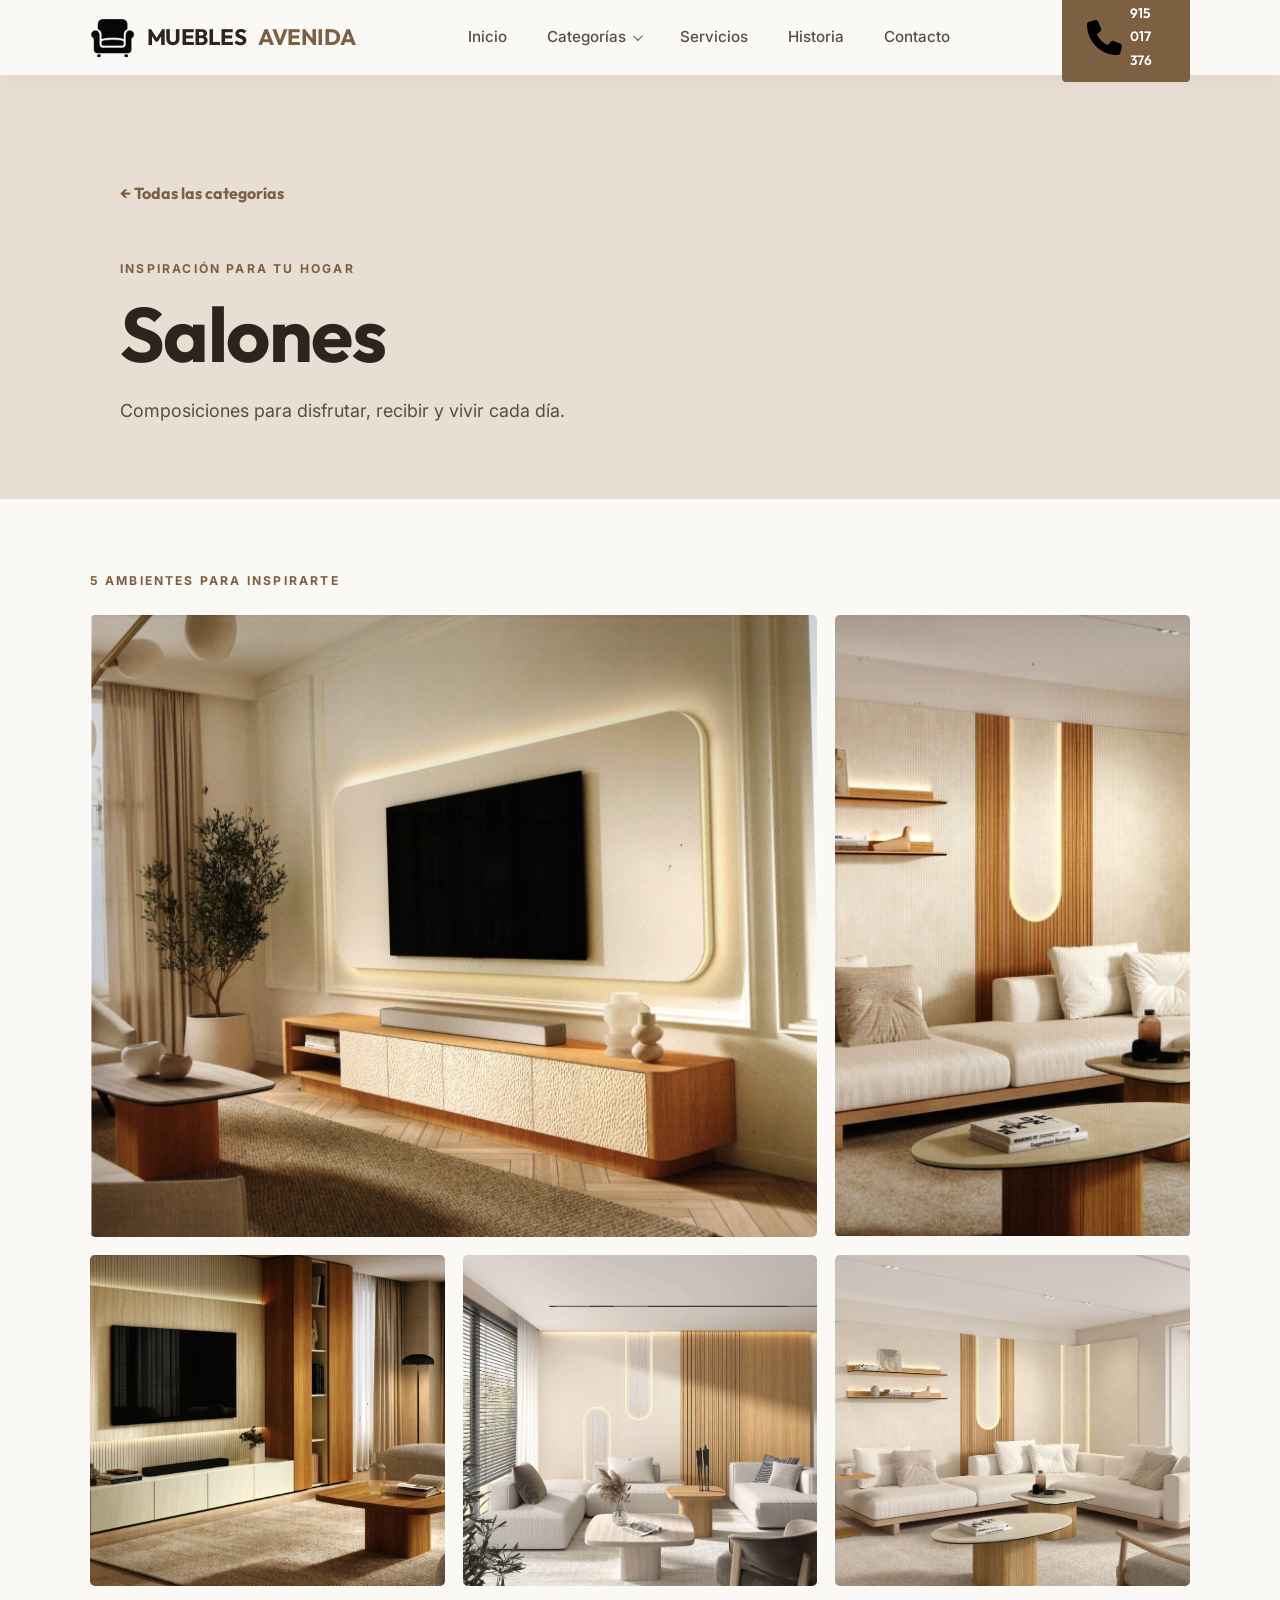
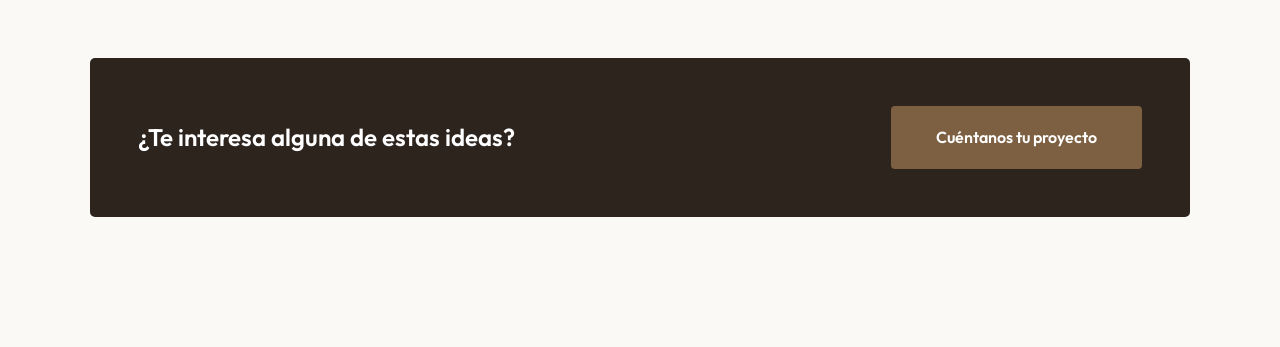
==== commit 0217ed91: "header unificado" ====
--- a/categoria.html
+++ b/categoria.html
@@ -12,38 +12,7 @@
     <link rel="icon" type="image/webp" href="assets/branding/favicon.webp">
 </head>
 <body class="category-page">
-    <header id="header" class="scrolled">
-        <a href="index.html#Inicio" class="logo" aria-label="Muebles Avenida - Volver al inicio">
-            <img src="assets/branding/logo.webp" alt="Logo Muebles Avenida" width="45" height="45">
-            MUEBLES<span>AVENIDA</span>
-        </a>
-        <nav id="nav-menu" aria-label="Navegación principal">
-            <ul>
-                <li><a href="index.html#Inicio">Inicio</a></li>
-                <li class="nav-dropdown">
-                    <a href="index.html#Colecciones" aria-haspopup="true">Categorías</a>
-                    <ul class="nav-dropdown-menu" aria-label="Todas las categorías">
-                        <li><a href="categoria.html?categoria=salones">Salones</a></li>
-                        <li><a href="categoria.html?categoria=dormitorios">Dormitorios</a></li>
-                        <li><a href="categoria.html?categoria=juvenil">Juvenil</a></li>
-                        <li><a href="categoria.html?categoria=armarios">Armarios y vestidores</a></li>
-                        <li><a href="categoria.html?categoria=muebles-tv">Muebles de TV</a></li>
-                        <li><a href="categoria.html?categoria=mesas-de-centro">Mesas de centro</a></li>
-                        <li><a href="categoria.html?categoria=separadores-de-ambientes">Separadores de ambientes</a></li>
-                        <li><a href="categoria.html?categoria=despachos">Despachos</a></li>
-                        <li><a href="categoria.html?categoria=comedor">Comedores</a></li>
-                        <li><a href="categoria.html?categoria=aparadores-y-vitrinas">Aparadores y vitrinas</a></li>
-                        <li><a href="categoria.html?categoria=recibidores">Recibidores</a></li>
-                    </ul>
-                </li>
-                <li><a href="index.html#Servicios">Servicios</a></li>
-                <li><a href="index.html#Historia">Historia</a></li>
-                <li><a href="index.html#Contacto">Contacto</a></li>
-            </ul>
-        </nav>
-        <div class="nav-cta"><a href="tel:915017376" class="btn btn-sm btn-primary">915 017 376</a></div>
-        <button class="hamburger" id="hamburger" aria-label="Abrir menú de navegación" aria-expanded="false" aria-controls="nav-menu"><span></span><span></span><span></span></button>
-    </header>
+    <div data-header-slot></div>
 
     <main>
         <section class="category-hero">
@@ -65,6 +34,7 @@
             </div>
         </section>
     </main>
-    <script src="category.js?v=1.1" defer></script>
+    <script src="header.js?v=1.0" defer></script>
+    <script src="category.js?v=1.2" defer></script>
 </body>
 </html>
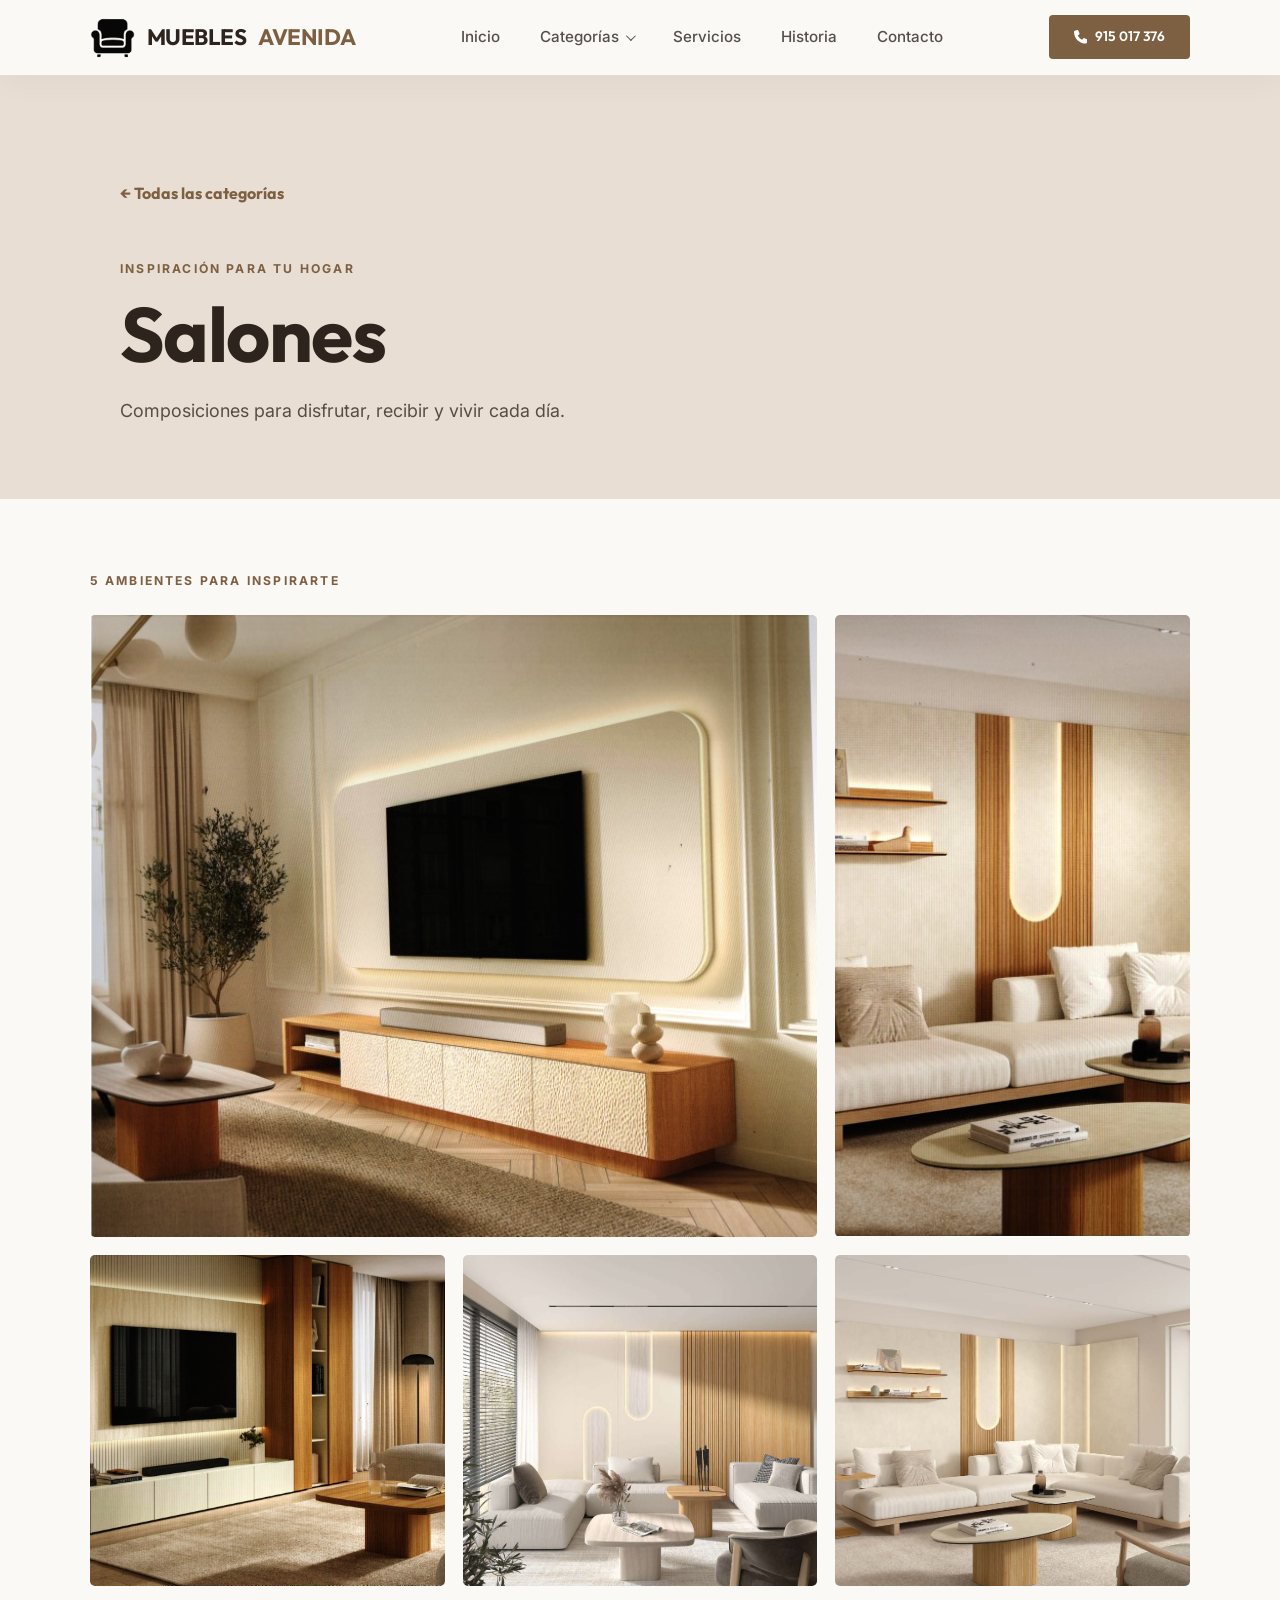
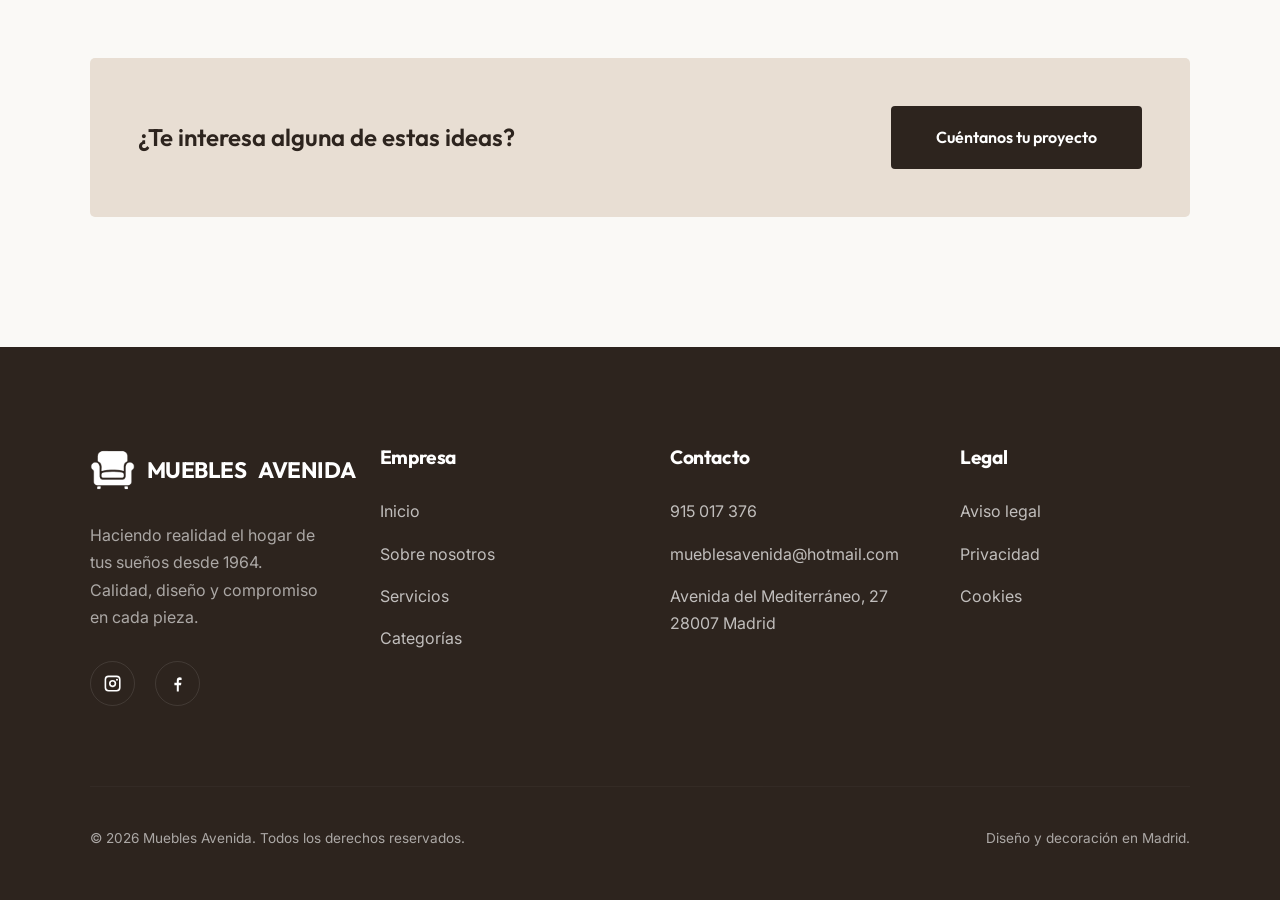
==== commit c6ad9471: "revision y generacion de footer" ====
--- a/categoria.html
+++ b/categoria.html
@@ -34,7 +34,7 @@
             </div>
         </section>
     </main>
-    <script src="header.js?v=1.0" defer></script>
+    <script src="header.js?v=1.1" defer></script>
     <script src="category.js?v=1.2" defer></script>
 </body>
 </html>
--- a/style.css
+++ b/style.css
@@ -42,6 +42,14 @@
     max-width: 100%;
     height: auto;
     display: block;
+}
+.icon-svg {
+    width: 1em;
+    height: 1em;
+    flex: 0 0 1em;
+    fill: currentColor;
+    display: inline-block;
+    vertical-align: -0.125em;
 }
 iframe {
     width: 100%;
@@ -461,8 +469,10 @@
 .gallery-item--large { grid-column: span 2; }
 .gallery-item img { width: 100%; height: 100%; object-fit: cover; transition: transform .7s ease; }
 .gallery-item:hover img { transform: scale(1.035); }
-.category-contact { margin: 72px 0 10px; padding: 48px; display: flex; align-items: center; justify-content: space-between; gap: 28px; background: var(--primary); color: var(--white); border-radius: 5px; }
+.category-contact { margin: 72px 0 10px; padding: 48px; display: flex; align-items: center; justify-content: space-between; gap: 28px; background: var(--accent); color: var(--primary); border-radius: 5px; }
 .category-contact p { font-family: 'Outfit', sans-serif; font-weight: 600; font-size: 1.5rem; }
+.category-contact .btn-primary { background: var(--primary); }
+.category-contact .btn-primary:hover { background: var(--secondary); }
 .services-grid {
     display: grid;
     grid-template-columns: repeat(auto-fit, minmax(280px, 1fr));
@@ -692,6 +702,9 @@
     color: var(--accent); 
     opacity: 1;
 }
+.footer-logo { margin-bottom: 30px; }
+.footer-logo span:first-of-type { color: var(--white); }
+.footer-description { margin-bottom: 30px; opacity: .6; }
 .social-links {
     display: flex;
     gap: 20px;
@@ -727,6 +740,7 @@
     .contact-container { grid-template-columns: 1fr; gap: 50px; }
     .contact-image, .contact-image img { min-height: 380px; }
     .footer-grid { grid-template-columns: repeat(auto-fit, minmax(250px, 1fr)); }
+    .footer-bottom { align-items: flex-start; flex-direction: column; gap: 10px; }
     .section-header h2 { font-size: 2.2rem; }
 }
 @media (max-width: 768px) {
